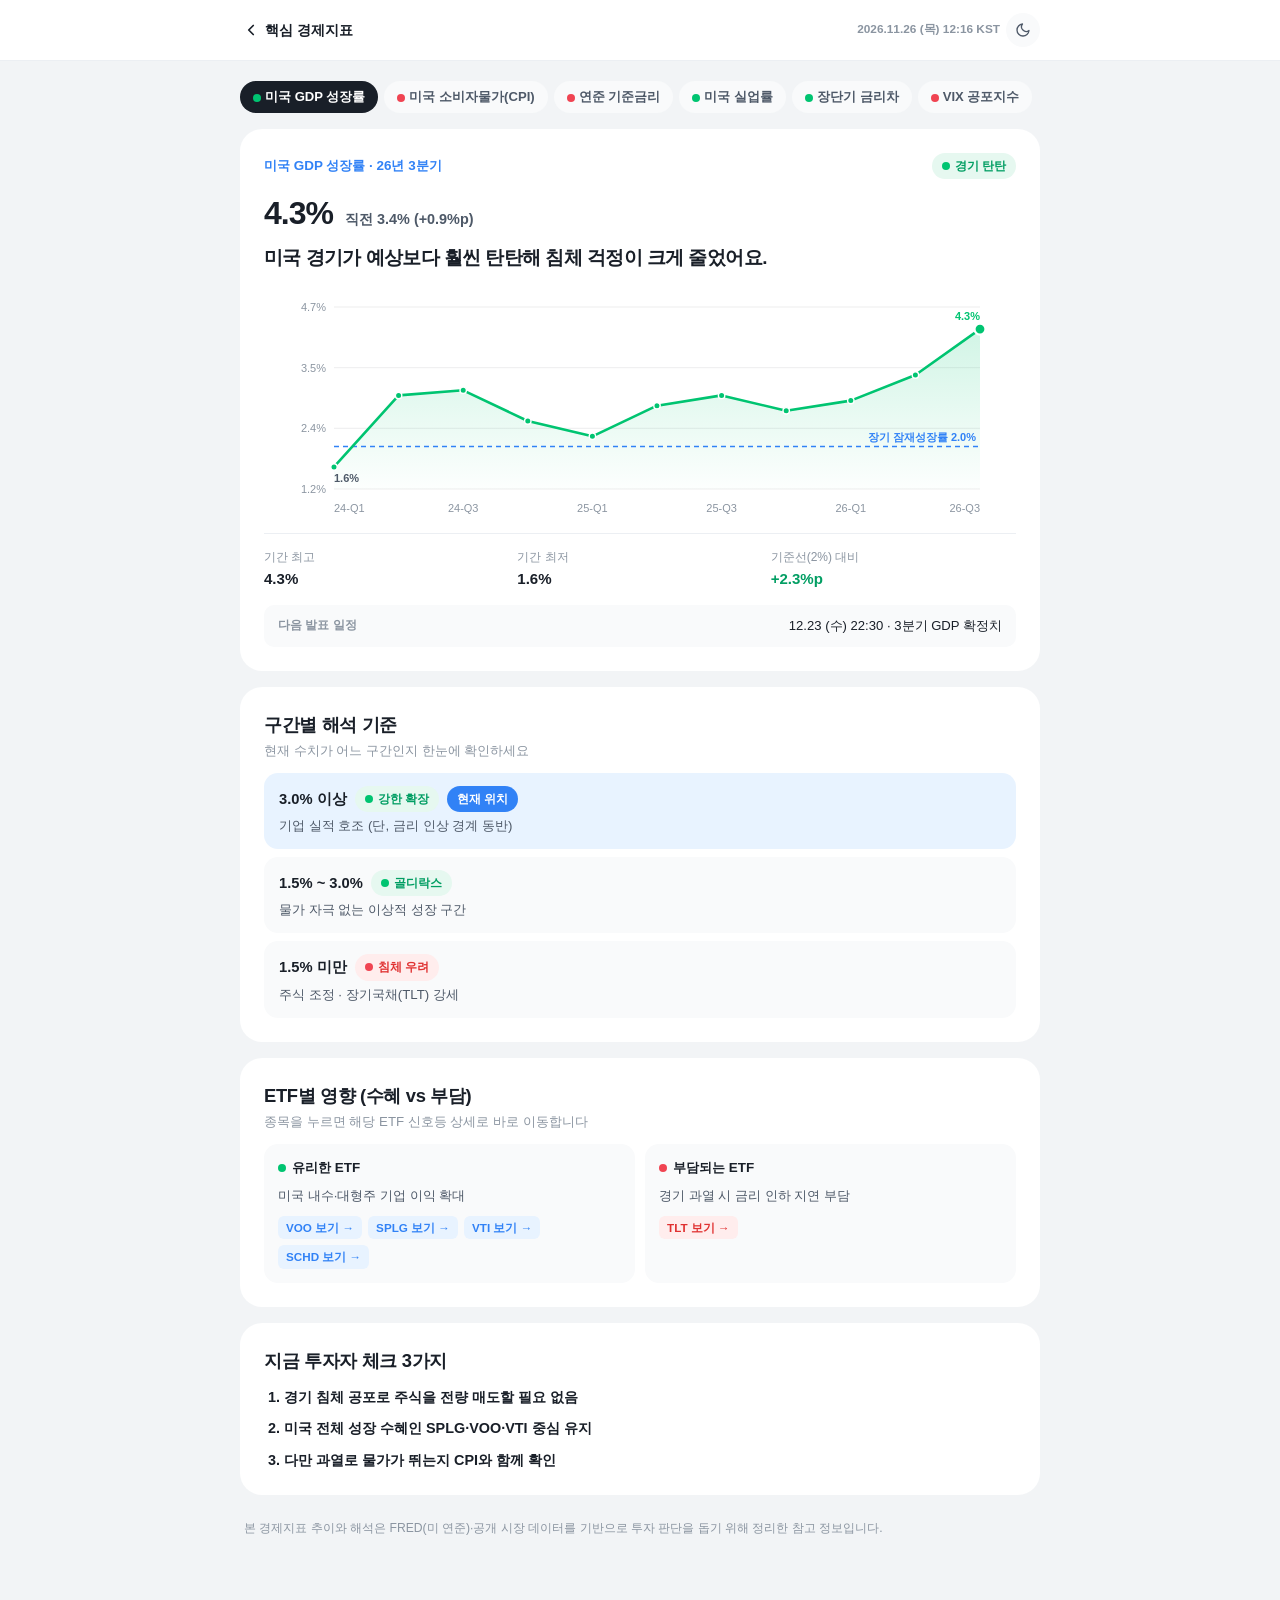
==== macro.html @ 2da776a1 "Add files via upload" ====
<!DOCTYPE html>
<html lang="ko" data-theme="light">
<head>
  <meta charset="UTF-8" />
  <meta name="viewport" content="width=device-width, initial-scale=1.0, viewport-fit=cover" />
  <meta name="theme-color" content="#ffffff" />
  <title>미국 경제지표 상세 분석 — ETF 신호등</title>
  <link rel="icon" type="image/svg+xml" href="./icon.svg" />
  <link rel="stylesheet" href="./styles.css" />
</head>
<body>
  <header class="topbar">
    <div class="container topbar-inner">
      <button class="ghost-btn" id="backToMacroBtn" type="button" style="background:transparent; padding-left:2px; font-size:0.9rem; font-weight:700; color:var(--ink-1);">
        <svg width="18" height="18" viewBox="0 0 24 24" fill="none" stroke="currentColor" stroke-width="2.3" stroke-linecap="round" stroke-linejoin="round"><polyline points="15 18 9 12 15 6"/></svg>
        <span id="backBtnLabel">핵심 경제지표</span>
      </button>

      <div class="topbar-actions">
        <span class="source-tag" id="macroUpdatedLabel">불러오는 중</span>
        <button class="ghost-btn icon-only" id="themeToggle" type="button" title="라이트/다크 모드" aria-label="테마 전환">
          <svg id="themeSvg" width="16" height="16" viewBox="0 0 24 24" fill="none" stroke="currentColor" stroke-width="2" stroke-linecap="round" stroke-linejoin="round"><path d="M21 12.79A9 9 0 1 1 11.21 3 7 7 0 0 0 21 12.79z"/></svg>
        </button>
      </div>
    </div>
  </header>

  <main class="container main-wrap" style="padding-bottom:48px;">
    <!-- 6개 핵심 경제지표 빠른 전환 탭 -->
    <div class="pill-scroll" id="macroSwitcher" role="tablist" aria-label="경제지표 선택"></div>

    <!-- 선택된 지표 상세 콘텐츠 -->
    <div id="macroDetailRoot" class="fx-stack"></div>

    <footer class="footer-note">
      본 경제지표 추이와 해석은 FRED(미 연준)·공개 시장 데이터를 기반으로 투자 판단을 돕기 위해 정리한 참고 정보입니다.
    </footer>
  </main>

  <script src="./data/market-data.js"></script>
  <script src="./macro.js"></script>
</body>
</html>
---- styles.css ----
/* ==================== 토스증권 · 카카오 스타일 디자인 토큰 ==================== */
:root {
  --bg: #f2f4f6;
  --surface: #ffffff;
  --surface-sub: #f9fafb;
  --surface-hover: #f2f4f6;
  --divider: #eceff3;
  --border: #e5e8eb;

  --ink-1: #191f28;
  --ink-2: #4e5968;
  --ink-3: #8b95a1;

  --blue: #3182f6;
  --blue-bg: #e8f3ff;

  /* 한국 증권 표준 등락 색상 (상승=빨강, 하락=파랑) */
  --up: #f04452;
  --down: #3182f6;

  /* 신호등 시맨틱 색상 (차분하고 선명하게) */
  --green: #029e63;
  --green-dot: #00c471;
  --green-bg: #e6f8f0;

  --yellow: #c77700;
  --yellow-dot: #ff9f0a;
  --yellow-bg: #fff5e2;

  --red: #e03131;
  --red-dot: #f04452;
  --red-bg: #ffeded;

  --radius-lg: 22px;
  --radius-md: 14px;
  --radius-sm: 10px;
}

[data-theme="dark"] {
  --bg: #101013;
  --surface: #1b1b20;
  --surface-sub: #23232a;
  --surface-hover: #26262f;
  --divider: #292932;
  --border: #30303a;

  --ink-1: #f4f5f7;
  --ink-2: #b0b8c1;
  --ink-3: #7a838e;

  --blue: #4c96ff;
  --blue-bg: rgba(76, 150, 255, 0.16);

  --up: #ff5c68;
  --down: #5ca2ff;

  --green: #22d38a;
  --green-dot: #22d38a;
  --green-bg: rgba(34, 211, 138, 0.14);

  --yellow: #ffb340;
  --yellow-dot: #ffb340;
  --yellow-bg: rgba(255, 179, 64, 0.14);

  --red: #ff6b6b;
  --red-dot: #ff6b6b;
  --red-bg: rgba(255, 107, 107, 0.15);
}

/* ==================== 기본 리셋 ==================== */
*, *::before, *::after {
  box-sizing: border-box;
}

html, body {
  margin: 0;
  padding: 0;
  background: var(--bg);
  color: var(--ink-1);
  font-family: 'Pretendard', -apple-system, BlinkMacSystemFont, 'Apple SD Gothic Neo', 'Malgun Gothic', 'Segoe UI', sans-serif;
  line-height: 1.5;
  -webkit-font-smoothing: antialiased;
  overflow-x: hidden;
}

button, input, select {
  font-family: inherit;
  color: inherit;
}

a {
  color: var(--blue);
  text-decoration: none;
}

.num {
  font-variant-numeric: tabular-nums;
}

.container {
  max-width: 840px;
  margin: 0 auto;
  padding: 0 20px;
}

/* ==================== 상단 헤더 ==================== */
.topbar {
  position: sticky;
  top: 0;
  z-index: 40;
  background: var(--surface);
  border-bottom: 1px solid var(--divider);
}

.topbar-inner {
  height: 60px;
  display: flex;
  align-items: center;
  justify-content: space-between;
  gap: 12px;
}

.brand {
  border: none;
  background: transparent;
  padding: 0;
  display: inline-flex;
  align-items: center;
  gap: 10px;
  cursor: pointer;
  text-align: left;
}

.brand-dot-group {
  display: inline-flex;
  align-items: center;
  gap: 3px;
  padding: 6px 8px;
  border-radius: 999px;
  background: var(--surface-sub);
  border: 1px solid var(--border);
}

.bdot {
  width: 7px;
  height: 7px;
  border-radius: 50%;
  display: inline-block;
}
.bdot.red { background: var(--red-dot); opacity: 0.35; }
.bdot.yellow { background: var(--yellow-dot); opacity: 0.4; }
.bdot.green { background: var(--green-dot); }

.brand-text {
  display: flex;
  flex-direction: column;
}

.brand-text strong {
  font-size: 1rem;
  font-weight: 800;
  letter-spacing: -0.02em;
  line-height: 1.2;
}

.brand-text small {
  font-size: 0.72rem;
  color: var(--ink-3);
  font-weight: 500;
}

/* 데스크톱 언더라인 탭 (토스 스타일) */
.desktop-nav {
  display: flex;
  align-items: stretch;
  gap: 6px;
  height: 100%;
}

.nav-btn {
  border: none;
  background: transparent;
  padding: 0 14px;
  font-size: 0.92rem;
  font-weight: 600;
  color: var(--ink-3);
  cursor: pointer;
  position: relative;
  white-space: nowrap;
  transition: color 0.15s ease;
}

.nav-btn:hover {
  color: var(--ink-1);
}

.nav-btn.active {
  color: var(--ink-1);
  font-weight: 700;
}

.nav-btn.active::after {
  content: '';
  position: absolute;
  left: 10px;
  right: 10px;
  bottom: 0;
  height: 2.5px;
  border-radius: 2px;
  background: var(--ink-1);
}

.topbar-actions {
  display: flex;
  align-items: center;
  gap: 6px;
}

.ghost-btn {
  display: inline-flex;
  align-items: center;
  gap: 5px;
  height: 34px;
  padding: 0 11px;
  border-radius: 999px;
  border: none;
  background: var(--surface-sub);
  color: var(--ink-2);
  font-size: 0.82rem;
  font-weight: 600;
  cursor: pointer;
  white-space: nowrap;
  transition: background 0.15s ease;
}

.ghost-btn:hover {
  background: var(--surface-hover);
  color: var(--ink-1);
}

.ghost-btn.accent {
  background: var(--blue-bg);
  color: var(--blue);
}

.ghost-btn.icon-only {
  width: 34px;
  padding: 0;
  justify-content: center;
}

.ghost-btn.spinning .spin-icon {
  animation: spin 0.9s linear infinite;
}

@keyframes spin {
  to { transform: rotate(360deg); }
}

/* ==================== 메인 레이아웃 ==================== */
.main-wrap {
  padding-top: 20px;
  padding-bottom: 56px;
  display: flex;
  flex-direction: column;
  gap: 16px;
}

.tab-panel {
  display: none;
  flex-direction: column;
  gap: 16px;
}

.tab-panel.active {
  display: flex;
}

.surface {
  background: var(--surface);
  border-radius: var(--radius-lg);
  padding: 24px;
}

/* ==================== 공통 신호등 & 상태 배지 ==================== */
.sdot {
  display: inline-block;
  width: 8px;
  height: 8px;
  border-radius: 50%;
  flex-shrink: 0;
}
.sdot.green { background: var(--green-dot); }
.sdot.yellow { background: var(--yellow-dot); }
.sdot.red { background: var(--red-dot); }

.status-pill {
  display: inline-flex;
  align-items: center;
  gap: 5px;
  padding: 4px 10px;
  border-radius: 999px;
  font-size: 0.76rem;
  font-weight: 700;
  white-space: nowrap;
  flex-shrink: 0;
}

.status-pill.green { background: var(--green-bg); color: var(--green); }
.status-pill.yellow { background: var(--yellow-bg); color: var(--yellow); }
.status-pill.red { background: var(--red-bg); color: var(--red); }
.status-pill.neutral { background: var(--surface-sub); color: var(--ink-2); }

/* 미니멀 3구 신호등 (장식 최소화) */
.tl-mini {
  display: inline-flex;
  align-items: center;
  gap: 4px;
  padding: 5px 8px;
  border-radius: 999px;
  background: var(--surface-sub);
  border: 1px solid var(--border);
  flex-shrink: 0;
}

.tl-mini.vertical {
  flex-direction: column;
  padding: 7px 6px;
  gap: 5px;
}

.tl-mini i {
  width: 9px;
  height: 9px;
  border-radius: 50%;
  display: block;
  opacity: 0.18;
}

.tl-mini.lg i {
  width: 12px;
  height: 12px;
}

.tl-mini i.red { background: var(--red-dot); }
.tl-mini i.yellow { background: var(--yellow-dot); }
.tl-mini i.green { background: var(--green-dot); }
.tl-mini i.on { opacity: 1; }

/* ==================== TAB 1: 오늘의 결론 히어로 ==================== */
.hero-eyebrow {
  display: flex;
  align-items: center;
  justify-content: space-between;
  gap: 8px;
  margin-bottom: 10px;
}

.eyebrow-text {
  font-size: 0.84rem;
  font-weight: 700;
  color: var(--blue);
}

.source-tag {
  font-size: 0.74rem;
  font-weight: 600;
  color: var(--ink-3);
}

.hero-headline {
  margin: 0 0 20px;
  font-size: 1.42rem;
  font-weight: 800;
  letter-spacing: -0.03em;
  line-height: 1.38;
  word-break: keep-all;
}

/* 3단 논리 스트립 */
.logic-strip {
  display: grid;
  grid-template-columns: repeat(3, minmax(0, 1fr));
  background: var(--surface-sub);
  border-radius: var(--radius-md);
  overflow: hidden;
  margin-bottom: 18px;
}

.logic-cell {
  padding: 15px 16px;
  border: none;
  background: transparent;
  text-align: left;
  cursor: pointer;
  display: flex;
  flex-direction: column;
  gap: 5px;
  position: relative;
  transition: background 0.15s ease;
}

.logic-cell:not(:last-child)::after {
  content: '';
  position: absolute;
  right: 0;
  top: 16px;
  bottom: 16px;
  width: 1px;
  background: var(--divider);
}

.logic-cell:hover {
  background: var(--surface-hover);
}

.logic-top {
  display: flex;
  align-items: center;
  justify-content: space-between;
  gap: 6px;
}

.logic-label {
  font-size: 0.78rem;
  font-weight: 600;
  color: var(--ink-3);
}

.logic-val {
  font-size: 1.16rem;
  font-weight: 800;
  letter-spacing: -0.02em;
}

.logic-sub {
  font-size: 0.78rem;
  color: var(--ink-2);
}

/* 3줄 핵심 정리 */
.summary-lines {
  list-style: none;
  margin: 0;
  padding: 0;
  display: flex;
  flex-direction: column;
  gap: 8px;
}

.summary-lines li {
  display: flex;
  align-items: baseline;
  gap: 10px;
  font-size: 0.88rem;
  color: var(--ink-2);
}

.summary-tag {
  font-size: 0.75rem;
  font-weight: 700;
  color: var(--ink-1);
  background: var(--surface-sub);
  padding: 2px 8px;
  border-radius: 6px;
  flex-shrink: 0;
}

/* ==================== ETF 리스트 (토스증권 스타일) ==================== */
.list-card {
  padding-bottom: 12px;
}

.list-header {
  display: flex;
  align-items: flex-start;
  justify-content: space-between;
  gap: 12px;
  margin-bottom: 16px;
  flex-wrap: wrap;
}

.section-title {
  margin: 0;
  font-size: 1.15rem;
  font-weight: 800;
  letter-spacing: -0.02em;
}

.section-sub {
  margin: 3px 0 0;
  font-size: 0.83rem;
  color: var(--ink-3);
}

.minimal-select {
  height: 36px;
  padding: 0 12px;
  border-radius: 10px;
  border: 1px solid var(--border);
  background: var(--surface);
  font-size: 0.83rem;
  font-weight: 600;
  color: var(--ink-2);
  cursor: pointer;
}

.filter-controls {
  display: flex;
  flex-direction: column;
  gap: 12px;
  margin-bottom: 12px;
}

.search-field {
  display: flex;
  align-items: center;
  gap: 8px;
  height: 42px;
  padding: 0 14px;
  border-radius: 12px;
  background: var(--surface-sub);
  color: var(--ink-3);
}

.search-field input {
  border: none;
  background: transparent;
  outline: none;
  width: 100%;
  font-size: 0.9rem;
  color: var(--ink-1);
}

.filter-rows {
  display: flex;
  align-items: center;
  justify-content: space-between;
  gap: 10px;
  flex-wrap: wrap;
}

.pill-scroll {
  display: flex;
  align-items: center;
  gap: 6px;
  overflow-x: auto;
  scrollbar-width: none;
}
.pill-scroll::-webkit-scrollbar { display: none; }

.pill {
  white-space: nowrap;
  padding: 7px 13px;
  border-radius: 999px;
  border: none;
  background: var(--surface-sub);
  color: var(--ink-2);
  font-size: 0.82rem;
  font-weight: 600;
  cursor: pointer;
  transition: all 0.15s ease;
}

.pill:hover {
  background: var(--surface-hover);
}

.pill.active {
  background: var(--ink-1);
  color: var(--surface);
}

.signal-seg {
  display: inline-flex;
  align-items: center;
  gap: 2px;
  padding: 3px;
  border-radius: 10px;
  background: var(--surface-sub);
  flex-shrink: 0;
}

.seg-btn {
  display: inline-flex;
  align-items: center;
  gap: 5px;
  border: none;
  background: transparent;
  padding: 5px 10px;
  border-radius: 7px;
  font-size: 0.78rem;
  font-weight: 600;
  color: var(--ink-2);
  cursor: pointer;
  white-space: nowrap;
}

.seg-btn.active {
  background: var(--surface);
  color: var(--ink-1);
  box-shadow: 0 1px 3px rgba(0, 0, 0, 0.08);
}

/* 종목 리스트 행 */
.etf-list {
  display: flex;
  flex-direction: column;
}

.etf-row {
  display: grid;
  grid-template-columns: 1.5fr auto 1fr;
  align-items: center;
  gap: 14px;
  padding: 15px 10px;
  margin: 0 -10px;
  border-radius: 14px;
  cursor: pointer;
  transition: background 0.14s ease;
  position: relative;
}

.etf-row:not(:last-child)::after {
  content: '';
  position: absolute;
  left: 10px;
  right: 10px;
  bottom: 0;
  height: 1px;
  background: var(--divider);
}

.etf-row:hover {
  background: var(--surface-sub);
}

.etf-row-left {
  display: flex;
  align-items: center;
  gap: 12px;
  min-width: 0;
}

.ticker-avatar {
  width: 42px;
  height: 42px;
  border-radius: 50%;
  display: grid;
  place-items: center;
  font-size: 0.76rem;
  font-weight: 800;
  letter-spacing: -0.02em;
  flex-shrink: 0;
}

.ticker-avatar.cat-index { background: #e8f3ff; color: #1b64da; }
.ticker-avatar.cat-div { background: #e6f8f0; color: #028a56; }
.ticker-avatar.cat-tech { background: #f3ecff; color: #6d28d9; }
.ticker-avatar.cat-safe { background: #fff4e0; color: #b46900; }

[data-theme="dark"] .ticker-avatar.cat-index { background: rgba(76, 150, 255, 0.18); color: #7cb5ff; }
[data-theme="dark"] .ticker-avatar.cat-div { background: rgba(34, 211, 138, 0.16); color: #4ade80; }
[data-theme="dark"] .ticker-avatar.cat-tech { background: rgba(167, 139, 250, 0.18); color: #c4b5fd; }
[data-theme="dark"] .ticker-avatar.cat-safe { background: rgba(251, 191, 36, 0.16); color: #fcd34d; }

.etf-name-col {
  min-width: 0;
}

.etf-name-top {
  display: flex;
  align-items: center;
  gap: 6px;
}

.etf-name-top strong {
  font-size: 0.96rem;
  font-weight: 700;
  white-space: nowrap;
  overflow: hidden;
  text-overflow: ellipsis;
}

.etf-ticker-sub {
  font-size: 0.76rem;
  font-weight: 600;
  color: var(--ink-3);
}

.etf-meta-line {
  display: flex;
  align-items: center;
  gap: 6px 8px;
  flex-wrap: wrap;
  margin-top: 3px;
  font-size: 0.77rem;
  color: var(--ink-3);
}

.news-mini-stat {
  display: inline-flex;
  align-items: center;
  gap: 8px;
  font-weight: 600;
  white-space: nowrap;
}

.news-mini-stat > span {
  display: inline-flex;
  align-items: center;
  gap: 4px;
  white-space: nowrap;
}

.etf-row-mid {
  display: flex;
  align-items: center;
  gap: 8px;
}

.etf-row-right {
  text-align: right;
  display: flex;
  flex-direction: column;
  align-items: flex-end;
  gap: 2px;
}

.row-price {
  font-size: 0.98rem;
  font-weight: 700;
}

.row-delta {
  font-size: 0.8rem;
  font-weight: 600;
}
.row-delta.up { color: var(--up); }
.row-delta.down { color: var(--down); }

.row-krw {
  font-size: 0.74rem;
  color: var(--ink-3);
}

/* ==================== ETF 상세 시트 (논리정연 4단 구성) ==================== */
.modal-backdrop {
  position: fixed;
  inset: 0;
  z-index: 80;
  background: rgba(16, 20, 28, 0.45);
  backdrop-filter: blur(2px);
  display: none;
  justify-content: flex-end;
}

.modal-backdrop.open {
  display: flex;
}

.modal-backdrop.center {
  align-items: center;
  justify-content: center;
  padding: 16px;
}

.etf-sheet {
  width: 100%;
  max-width: 560px;
  height: 100%;
  background: var(--bg);
  display: flex;
  flex-direction: column;
  animation: slideLeft 0.2s ease;
}

@keyframes slideLeft {
  from { transform: translateX(28px); opacity: 0.7; }
  to { transform: translateX(0); opacity: 1; }
}

.sheet-header {
  height: 58px;
  padding: 0 20px;
  background: var(--surface);
  border-bottom: 1px solid var(--divider);
  display: flex;
  align-items: center;
  justify-content: space-between;
  gap: 10px;
  flex-shrink: 0;
}

.sheet-title-wrap {
  display: flex;
  align-items: center;
  gap: 8px;
  min-width: 0;
}

.sheet-ticker {
  font-size: 1.05rem;
  font-weight: 800;
  white-space: nowrap;
  overflow: hidden;
  text-overflow: ellipsis;
}

.sheet-cat {
  font-size: 0.74rem;
  font-weight: 700;
  padding: 3px 9px;
  border-radius: 999px;
  background: var(--surface-sub);
  color: var(--ink-2);
  white-space: nowrap;
  flex-shrink: 0;
}

.sheet-close {
  width: 34px;
  height: 34px;
  border-radius: 50%;
  border: none;
  background: var(--surface-sub);
  color: var(--ink-2);
  display: grid;
  place-items: center;
  cursor: pointer;
  flex-shrink: 0;
}

.sheet-close:hover {
  background: var(--surface-hover);
  color: var(--ink-1);
}

.sheet-body {
  flex: 1;
  overflow-y: auto;
  padding: 16px;
  display: flex;
  flex-direction: column;
  gap: 14px;
}

.sheet-card {
  background: var(--surface);
  border-radius: var(--radius-lg);
  padding: 20px;
}

/* 상세 1단계: 신호등 & 한눈에 결론 */
.verdict-top {
  display: flex;
  align-items: center;
  justify-content: space-between;
  gap: 14px;
  margin-bottom: 14px;
}

.verdict-price-row {
  display: flex;
  align-items: baseline;
  gap: 8px;
  flex-wrap: wrap;
}

.verdict-price {
  font-size: 1.65rem;
  font-weight: 800;
  letter-spacing: -0.03em;
}

.verdict-krw {
  font-size: 0.82rem;
  color: var(--ink-3);
  margin-top: 2px;
}

.verdict-banner {
  display: flex;
  align-items: center;
  gap: 12px;
  padding: 14px 16px;
  border-radius: var(--radius-md);
  margin-bottom: 16px;
}

.verdict-banner.green { background: var(--green-bg); }
.verdict-banner.yellow { background: var(--yellow-bg); }
.verdict-banner.red { background: var(--red-bg); }

.verdict-banner-title {
  font-size: 0.96rem;
  font-weight: 800;
}
.verdict-banner.green .verdict-banner-title { color: var(--green); }
.verdict-banner.yellow .verdict-banner-title { color: var(--yellow); }
.verdict-banner.red .verdict-banner-title { color: var(--red); }

.verdict-banner-sub {
  font-size: 0.84rem;
  color: var(--ink-2);
  margin-top: 2px;
  word-break: keep-all;
}

/* 왜 이 신호인가요? (3단 설명 표) */
.explain-title {
  font-size: 0.82rem;
  font-weight: 700;
  color: var(--ink-3);
  margin: 0 0 10px;
}

.explain-rows {
  display: flex;
  flex-direction: column;
}

.explain-row {
  display: flex;
  align-items: center;
  justify-content: space-between;
  gap: 10px;
  padding: 10px 0;
  border-top: 1px solid var(--divider);
  font-size: 0.86rem;
}

.explain-left {
  display: flex;
  align-items: center;
  gap: 10px;
  min-width: 0;
}

.explain-key {
  font-weight: 700;
  color: var(--ink-1);
  width: 52px;
  flex-shrink: 0;
}

.explain-fact {
  color: var(--ink-2);
}

/* 상세 2단계: 차트 & 핵심 3지표 */
.chart-header {
  display: flex;
  align-items: center;
  justify-content: space-between;
  margin-bottom: 10px;
}

.chart-stage {
  position: relative;
  width: 100%;
  height: 185px;
}

.chart-tooltip {
  position: absolute;
  pointer-events: none;
  background: var(--ink-1);
  color: var(--surface);
  padding: 6px 10px;
  border-radius: 8px;
  font-size: 0.75rem;
  white-space: nowrap;
  z-index: 6;
  display: none;
}

.kpi-trio {
  display: grid;
  grid-template-columns: repeat(3, minmax(0, 1fr));
  gap: 8px;
  margin-top: 14px;
  padding-top: 14px;
  border-top: 1px solid var(--divider);
}

.kpi-item {
  display: flex;
  flex-direction: column;
  gap: 2px;
}

.kpi-item span {
  font-size: 0.75rem;
  color: var(--ink-3);
}

.kpi-item strong {
  font-size: 0.94rem;
  font-weight: 700;
}

/* 상세 3단계: 호재 vs 악재 + 관련 기사 */
.pros-cons {
  display: grid;
  grid-template-columns: repeat(2, minmax(0, 1fr));
  gap: 10px;
  margin-bottom: 18px;
}

.pc-box {
  padding: 14px;
  border-radius: var(--radius-md);
  background: var(--surface-sub);
}

.pc-box h4 {
  margin: 0 0 8px;
  font-size: 0.84rem;
  font-weight: 800;
  display: flex;
  align-items: center;
  gap: 6px;
}

.pc-box ul {
  margin: 0;
  padding-left: 15px;
  display: flex;
  flex-direction: column;
  gap: 5px;
  font-size: 0.81rem;
  color: var(--ink-2);
}

/* 깔끔한 뉴스 피드 (카카오/토스 스타일) */
.news-feed {
  display: flex;
  flex-direction: column;
}

.news-item {
  padding: 14px 0;
  border-top: 1px solid var(--divider);
  display: flex;
  flex-direction: column;
  gap: 6px;
}

.news-item:first-child {
  border-top: none;
  padding-top: 4px;
}

.news-top {
  display: flex;
  align-items: center;
  justify-content: space-between;
  gap: 8px;
}

.news-meta {
  font-size: 0.75rem;
  color: var(--ink-3);
}

.news-title {
  margin: 0;
  font-size: 0.94rem;
  font-weight: 700;
  color: var(--ink-1);
  line-height: 1.44;
}

.news-title-link {
  color: var(--ink-1);
  text-decoration: none;
  display: inline;
  transition: color 0.14s ease;
}

.news-title-link:hover {
  color: var(--blue);
  text-decoration: underline;
  text-underline-offset: 3px;
}

.ext-arrow {
  display: inline-block;
  margin-left: 5px;
  font-size: 0.8em;
  color: var(--ink-3);
  transition: transform 0.14s ease, color 0.14s ease;
}

.news-title-link:hover .ext-arrow {
  color: var(--blue);
  transform: translate(1px, -1px);
}

.bb-badge {
  display: inline-flex;
  align-items: center;
  padding: 2px 7px;
  border-radius: 5px;
  background: var(--ink-1);
  color: var(--surface);
  font-size: 0.68rem;
  font-weight: 800;
  letter-spacing: 0.01em;
}

.news-impact {
  margin: 0;
  font-size: 0.82rem;
  color: var(--ink-2);
}

.news-bottom {
  display: flex;
  align-items: center;
  justify-content: space-between;
  gap: 8px;
  margin-top: 2px;
  flex-wrap: wrap;
}

.news-link {
  font-size: 0.78rem;
  font-weight: 600;
  color: var(--ink-3);
}

.news-link:hover {
  color: var(--blue);
}

.etf-chip {
  border: none;
  background: var(--blue-bg);
  color: var(--blue);
  font-size: 0.73rem;
  font-weight: 700;
  padding: 3px 8px;
  border-radius: 6px;
  cursor: pointer;
}

/* 접이식 수익 계산기 */
.sim-details summary {
  list-style: none;
  cursor: pointer;
  display: flex;
  align-items: center;
  justify-content: space-between;
  font-size: 0.94rem;
  font-weight: 700;
}

.sim-details summary::-webkit-details-marker {
  display: none;
}

.sim-arrow {
  color: var(--ink-3);
  font-size: 0.82rem;
  font-weight: 600;
}

.sim-body {
  margin-top: 14px;
  padding-top: 14px;
  border-top: 1px solid var(--divider);
}

.sim-inputs {
  display: grid;
  grid-template-columns: repeat(3, minmax(0, 1fr));
  gap: 8px;
  margin-bottom: 12px;
}

.sim-field label {
  display: block;
  font-size: 0.74rem;
  color: var(--ink-3);
  margin-bottom: 4px;
}

.sim-field input {
  width: 100%;
  height: 38px;
  padding: 0 10px;
  border-radius: 10px;
  border: 1px solid var(--border);
  background: var(--surface-sub);
  font-size: 0.88rem;
  font-weight: 700;
}

.sim-summary {
  padding: 14px;
  border-radius: var(--radius-md);
  background: var(--surface-sub);
  display: flex;
  align-items: center;
  justify-content: space-between;
  gap: 10px;
  flex-wrap: wrap;
}

/* ==================== TAB 2: 환전 탭 ==================== */
.fx-stack {
  display: flex;
  flex-direction: column;
  gap: 16px;
}

.fx-rate-big {
  font-size: 2rem;
  font-weight: 800;
  letter-spacing: -0.03em;
}

.range-bar {
  position: relative;
  height: 10px;
  border-radius: 999px;
  background: linear-gradient(90deg, var(--green-dot) 0%, var(--yellow-dot) 55%, var(--red-dot) 100%);
  margin: 18px 0 8px;
}

.range-thumb {
  position: absolute;
  top: 50%;
  transform: translate(-50%, -50%);
  width: 20px;
  height: 20px;
  border-radius: 50%;
  background: #ffffff;
  border: 4px solid var(--ink-1);
  box-shadow: 0 2px 6px rgba(0, 0, 0, 0.25);
}

.range-labels {
  display: flex;
  justify-content: space-between;
  font-size: 0.76rem;
  color: var(--ink-3);
}

.plan-list {
  display: flex;
  flex-direction: column;
  gap: 8px;
}

.plan-row {
  display: flex;
  align-items: center;
  justify-content: space-between;
  gap: 12px;
  padding: 13px 15px;
  border-radius: var(--radius-md);
  background: var(--surface-sub);
}

.plan-row.active {
  background: var(--blue-bg);
}

/* ==================== TAB 3: 거시경제 & 일정 ==================== */
.section-card {
  display: flex;
  flex-direction: column;
}

.macro-grid {
  display: grid;
  grid-template-columns: repeat(3, minmax(0, 1fr));
  gap: 10px;
}

.macro-tile {
  padding: 15px;
  border-radius: var(--radius-md);
  background: var(--surface-sub);
  display: flex;
  flex-direction: column;
  gap: 4px;
}

.macro-tile-head {
  display: flex;
  align-items: center;
  justify-content: space-between;
  font-size: 0.78rem;
  color: var(--ink-2);
  font-weight: 600;
}

.macro-tile-val {
  font-size: 1.28rem;
  font-weight: 800;
  letter-spacing: -0.02em;
  margin-top: 2px;
}

.macro-tile-desc {
  font-size: 0.77rem;
  color: var(--ink-2);
  margin-top: 2px;
}

.cal-list {
  display: flex;
  flex-direction: column;
}

.cal-row {
  display: flex;
  align-items: center;
  gap: 14px;
  padding: 12px 0;
  border-top: 1px solid var(--divider);
}

.cal-row:first-child {
  border-top: none;
  padding-top: 2px;
}

.cal-dday {
  width: 52px;
  text-align: center;
  padding: 6px 0;
  border-radius: 10px;
  background: var(--blue-bg);
  color: var(--blue);
  font-size: 0.8rem;
  font-weight: 800;
  flex-shrink: 0;
}

/* ==================== 휴대폰 안내 모달 ==================== */
.dialog-box {
  width: 100%;
  max-width: 440px;
  background: var(--surface);
  border-radius: var(--radius-lg);
  overflow: hidden;
  box-shadow: 0 16px 40px rgba(0, 0, 0, 0.22);
}

.dialog-body {
  padding: 20px;
  display: flex;
  flex-direction: column;
  gap: 18px;
}

.guide-step {
  display: flex;
  gap: 12px;
  align-items: flex-start;
}

.step-num {
  width: 24px;
  height: 24px;
  border-radius: 50%;
  background: var(--blue);
  color: #fff;
  font-size: 0.78rem;
  font-weight: 800;
  display: grid;
  place-items: center;
  flex-shrink: 0;
  margin-top: 2px;
}

.guide-step h3 {
  margin: 0 0 4px;
  font-size: 0.94rem;
}

.guide-step p {
  margin: 0 0 8px;
  font-size: 0.83rem;
  color: var(--ink-2);
}

.guide-step small {
  font-size: 0.77rem;
  color: var(--ink-3);
}

.copy-row {
  display: flex;
  align-items: center;
  justify-content: space-between;
  gap: 8px;
  padding: 8px 12px;
  border-radius: 10px;
  background: var(--surface-sub);
  margin-bottom: 6px;
  font-size: 0.82rem;
}

.primary-sm-btn {
  border: none;
  background: var(--blue);
  color: #fff;
  padding: 6px 12px;
  border-radius: 8px;
  font-size: 0.78rem;
  font-weight: 700;
  cursor: pointer;
  flex-shrink: 0;
}

/* ==================== 푸터 · 토스트 · 모바일 하단바 ==================== */
.footer-note {
  padding: 8px 4px 16px;
  font-size: 0.76rem;
  color: var(--ink-3);
  line-height: 1.55;
}

.mobile-bottom-nav {
  display: none;
}

.toast {
  position: fixed;
  bottom: 24px;
  left: 50%;
  transform: translateX(-50%) translateY(16px);
  background: var(--ink-1);
  color: var(--surface);
  padding: 10px 18px;
  border-radius: 999px;
  font-size: 0.84rem;
  font-weight: 600;
  opacity: 0;
  pointer-events: none;
  transition: all 0.2s ease;
  z-index: 120;
  max-width: 90vw;
  text-align: center;
}

.toast.show {
  opacity: 1;
  transform: translateX(-50%) translateY(0);
}

/* ==================== 모바일 반응형 ==================== */
@media (max-width: 720px) {
  .container {
    padding: 0 14px;
  }

  .desktop-nav,
  #mobileGuideBtn,
  .ghost-btn .btn-label {
    display: none;
  }

  .ghost-btn {
    width: 36px;
    padding: 0;
    justify-content: center;
  }

  .main-wrap {
    padding-top: 14px;
    padding-bottom: 92px;
    gap: 12px;
  }

  .surface {
    padding: 18px 16px;
    border-radius: 18px;
  }

  .hero-headline {
    font-size: 1.2rem;
    margin-bottom: 16px;
  }

  .logic-strip {
    grid-template-columns: 1fr;
  }

  .logic-cell:not(:last-child)::after {
    left: 16px;
    right: 16px;
    top: auto;
    bottom: 0;
    width: auto;
    height: 1px;
  }

  .etf-row {
    grid-template-columns: 1fr auto;
    gap: 10px;
  }

  .etf-row-mid {
    display: none;
  }

  .mobile-only-badge {
    display: inline-flex !important;
  }

  .macro-grid {
    grid-template-columns: repeat(2, minmax(0, 1fr));
  }

  .pros-cons,
  .sim-inputs {
    grid-template-columns: 1fr;
  }

  .etf-sheet {
    max-width: 100%;
    animation: slideUp 0.2s ease;
  }

  @keyframes slideUp {
    from { transform: translateY(28px); opacity: 0.7; }
    to { transform: translateY(0); opacity: 1; }
  }

  .mobile-bottom-nav {
    display: grid;
    grid-template-columns: repeat(4, 1fr);
    position: fixed;
    bottom: 0;
    left: 0;
    right: 0;
    z-index: 60;
    background: var(--surface);
    border-top: 1px solid var(--divider);
    padding: 7px 4px calc(7px + env(safe-area-inset-bottom));
  }

  .m-tab {
    border: none;
    background: transparent;
    color: var(--ink-3);
    display: flex;
    flex-direction: column;
    align-items: center;
    gap: 3px;
    font-size: 0.69rem;
    font-weight: 700;
    cursor: pointer;
  }

  .m-tab.active {
    color: var(--ink-1);
  }

  .toast {
    bottom: 82px;
  }
}

.mobile-only-badge {
  display: none;
}

/* ==================== 추가 고도화 컴포넌트 (퀵픽 · 관심★ · 실행전략 · 경제지표 새탭) ==================== */
.count-muted {
  font-size: 0.9rem;
  font-weight: 700;
  color: var(--ink-3);
  margin-left: 4px;
}

.quick-pick-grid {
  display: grid;
  grid-template-columns: repeat(3, minmax(0, 1fr));
  gap: 8px;
  margin-bottom: 16px;
}

.quick-pick-card {
  padding: 12px 13px;
  border-radius: var(--radius-md);
  background: var(--surface-sub);
  display: flex;
  flex-direction: column;
  gap: 8px;
}

.qp-head {
  display: flex;
  align-items: center;
  justify-content: space-between;
  gap: 6px;
}

.qp-title {
  display: inline-flex;
  align-items: center;
  gap: 5px;
  font-size: 0.8rem;
  font-weight: 700;
  color: var(--ink-1);
}

.qp-note {
  font-size: 0.72rem;
  color: var(--ink-3);
}

.qp-chips {
  display: flex;
  align-items: center;
  gap: 5px;
  flex-wrap: wrap;
}

.etf-chip.red-chip {
  background: var(--red-bg);
  color: var(--red);
}

.star-btn {
  border: none;
  background: transparent;
  padding: 2px;
  width: 24px;
  height: 24px;
  font-size: 1rem;
  color: var(--ink-3);
  cursor: pointer;
  flex-shrink: 0;
  display: grid;
  place-items: center;
  transition: transform 0.12s ease, color 0.12s ease;
}

.star-btn:hover {
  transform: scale(1.15);
}

.star-btn.active {
  color: #ff9f0a;
}

/* ETF 상세 의사결정 실행 스트립 */
.decision-strip {
  display: grid;
  grid-template-columns: repeat(3, minmax(0, 1fr));
  gap: 8px;
  padding: 12px;
  border-radius: var(--radius-md);
  background: var(--surface-sub);
}

.dec-cell {
  display: flex;
  flex-direction: column;
  gap: 4px;
}

.dec-cell > span {
  font-size: 0.72rem;
  color: var(--ink-3);
  font-weight: 600;
}

.dec-cell > strong {
  font-size: 0.84rem;
  font-weight: 700;
  color: var(--ink-1);
}

.risk-wrap {
  display: inline-flex;
  align-items: center;
  gap: 6px;
  font-size: 0.8rem;
}

.risk-bars {
  display: inline-flex;
  gap: 2.5px;
}

.rbar {
  width: 6px;
  height: 11px;
  border-radius: 2px;
  display: inline-block;
}

.compare-tip {
  margin-top: 10px;
  padding: 10px 13px;
  border-radius: var(--radius-sm);
  background: var(--blue-bg);
  display: flex;
  align-items: baseline;
  gap: 8px;
  font-size: 0.81rem;
  color: var(--ink-1);
}

.compare-tip strong {
  color: var(--blue);
  flex-shrink: 0;
  font-size: 0.76rem;
}

/* 클릭 가능한 경제지표 타일 */
.macro-tile.clickable {
  text-decoration: none;
  color: inherit;
  border: 1px solid transparent;
  transition: transform 0.14s ease, border-color 0.14s ease, background 0.14s ease;
}

.macro-tile.clickable:hover {
  transform: translateY(-2px);
  border-color: var(--blue);
  background: var(--surface);
}

.macro-open-hint {
  margin-top: 8px;
  font-size: 0.75rem;
  font-weight: 700;
  color: var(--blue);
}

/* macro.html 전용 요소 */
.next-release-bar {
  margin-top: 14px;
  padding: 11px 14px;
  border-radius: var(--radius-sm);
  background: var(--surface-sub);
  display: flex;
  align-items: center;
  justify-content: space-between;
  gap: 10px;
  font-size: 0.82rem;
  flex-wrap: wrap;
}

.next-release-bar strong {
  color: var(--ink-3);
  font-size: 0.78rem;
}

.action-checklist {
  margin: 0;
  padding-left: 20px;
  display: flex;
  flex-direction: column;
  gap: 10px;
  font-size: 0.9rem;
  font-weight: 600;
  color: var(--ink-1);
}

@media (max-width: 720px) {
  .quick-pick-grid,
  .decision-strip {
    grid-template-columns: 1fr;
  }
}
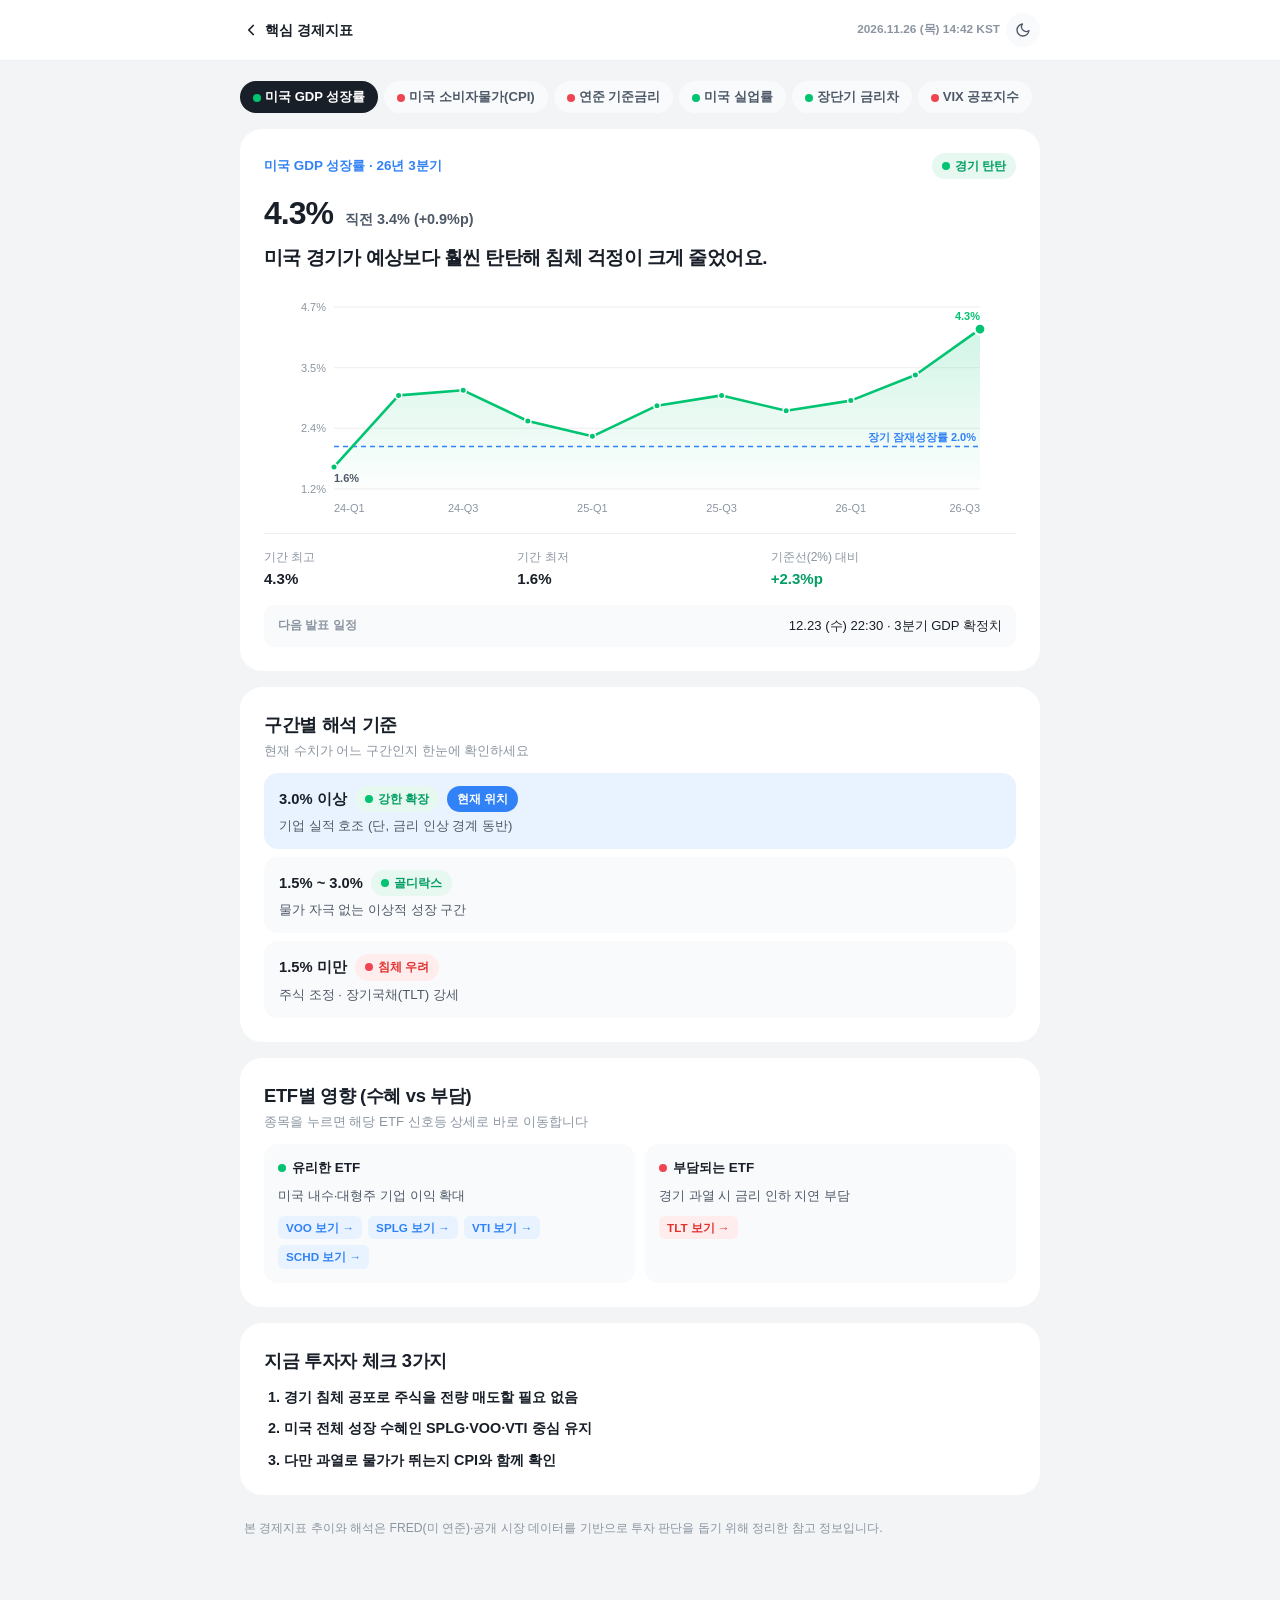
==== commit b4b34c33: "제미나이 경제" ====
--- a/macro.html
+++ b/macro.html
@@ -4,7 +4,7 @@
   <meta charset="UTF-8" />
   <meta name="viewport" content="width=device-width, initial-scale=1.0, viewport-fit=cover" />
   <meta name="theme-color" content="#ffffff" />
-  <title>미국 경제지표 상세 분석 — ETF 신호등</title>
+  <title>미국 경제지표 상세 분석 — 제미나이 경제</title>
   <link rel="icon" type="image/svg+xml" href="./icon.svg" />
   <link rel="stylesheet" href="./styles.css" />
 </head>
--- a/styles.css
+++ b/styles.css
@@ -79,6 +79,8 @@
   color: var(--ink-1);
   font-family: 'Pretendard', -apple-system, BlinkMacSystemFont, 'Apple SD Gothic Neo', 'Malgun Gothic', 'Segoe UI', sans-serif;
   line-height: 1.5;
+  word-break: keep-all;
+  overflow-wrap: break-word;
   -webkit-font-smoothing: antialiased;
   overflow-x: hidden;
 }
@@ -377,41 +379,163 @@
   word-break: keep-all;
 }
 
-/* 3단 논리 스트립 */
+/* 3단 논리 시각화 카드 그리드 */
 .logic-strip {
   display: grid;
   grid-template-columns: repeat(3, minmax(0, 1fr));
+  gap: 10px;
+  margin-bottom: 16px;
+}
+
+.logic-cell {
+  padding: 14px;
+  border: 1px solid transparent;
+  border-radius: var(--radius-md);
   background: var(--surface-sub);
-  border-radius: var(--radius-md);
-  overflow: hidden;
-  margin-bottom: 18px;
-}
-
-.logic-cell {
-  padding: 15px 16px;
-  border: none;
-  background: transparent;
   text-align: left;
   cursor: pointer;
   display: flex;
   flex-direction: column;
+  justify-content: space-between;
+  gap: 8px;
+  transition: transform 0.14s ease, border-color 0.14s ease, background 0.14s ease;
+}
+
+.logic-cell:hover {
+  transform: translateY(-2px);
+  border-color: var(--blue);
+  background: var(--surface);
+}
+
+.viz-val-row {
+  display: flex;
+  align-items: baseline;
+  justify-content: space-between;
+  gap: 6px;
+  flex-wrap: wrap;
+}
+
+.viz-delta {
+  font-size: 0.72rem;
+  font-weight: 700;
+}
+.viz-delta.good, .good { color: var(--green); }
+.viz-delta.bad, .bad { color: var(--red); }
+
+.viz-chart-box {
+  margin: 2px 0;
+}
+
+.viz-gauge-box {
+  display: flex;
+  justify-content: center;
+  margin: -2px 0 -4px;
+}
+
+.mini-viz-svg {
+  display: block;
+  overflow: visible;
+}
+
+.mini-range-wrap {
+  display: flex;
+  flex-direction: column;
+  gap: 4px;
+}
+
+.mini-range-bar {
+  position: relative;
+  height: 6px;
+  border-radius: 999px;
+  background: var(--divider);
+}
+
+.mini-range-fill {
+  height: 100%;
+  border-radius: 999px;
+  opacity: 0.45;
+}
+
+.mini-range-dot {
+  position: absolute;
+  top: 50%;
+  transform: translate(-50%, -50%);
+  width: 12px;
+  height: 12px;
+  border-radius: 50%;
+  background: var(--surface);
+  border: 3px solid var(--ink-1);
+}
+
+.mini-range-labels {
+  display: flex;
+  justify-content: space-between;
+  align-items: center;
+  font-size: 0.69rem;
+  color: var(--ink-3);
+}
+
+.mini-range-labels strong {
+  color: var(--ink-1);
+  font-weight: 700;
+}
+
+.vix-compare {
+  display: flex;
+  flex-direction: column;
   gap: 5px;
+}
+
+.vix-compare-head {
+  display: flex;
+  justify-content: space-between;
+  font-size: 0.72rem;
+  color: var(--ink-2);
+  font-weight: 600;
+}
+
+.ref-bar-track {
   position: relative;
-  transition: background 0.15s ease;
-}
-
-.logic-cell:not(:last-child)::after {
-  content: '';
+  height: 7px;
+  border-radius: 999px;
+  background: var(--divider);
+  overflow: visible;
+  flex: 1;
+}
+
+.ref-bar-fill {
+  height: 100%;
+  border-radius: 999px;
+}
+
+.ref-bar-tick {
   position: absolute;
-  right: 0;
-  top: 16px;
-  bottom: 16px;
-  width: 1px;
-  background: var(--divider);
-}
-
-.logic-cell:hover {
-  background: var(--surface-hover);
+  top: -2px;
+  bottom: -2px;
+  width: 2px;
+  background: var(--blue);
+  border-radius: 2px;
+}
+
+.dual-bars {
+  display: flex;
+  flex-direction: column;
+  gap: 6px;
+}
+
+.dual-bar-row {
+  display: grid;
+  grid-template-columns: 62px 1fr 28px;
+  align-items: center;
+  gap: 6px;
+  font-size: 0.71rem;
+  color: var(--ink-2);
+}
+
+.dual-bar-row em {
+  font-style: normal;
+  font-weight: 800;
+  text-align: right;
 }
 
 .logic-top {
@@ -686,6 +810,8 @@
   font-size: 0.76rem;
   font-weight: 600;
   color: var(--ink-3);
+  white-space: nowrap;
+  flex-shrink: 0;
 }
 
 .etf-meta-line {
@@ -940,7 +1066,8 @@
 .explain-key {
   font-weight: 700;
   color: var(--ink-1);
-  width: 52px;
+  width: 66px;
+  white-space: nowrap;
   flex-shrink: 0;
 }
 
@@ -953,6 +1080,8 @@
   display: flex;
   align-items: center;
   justify-content: space-between;
+  gap: 8px;
+  flex-wrap: wrap;
   margin-bottom: 10px;
 }
 
@@ -1165,6 +1294,8 @@
   color: var(--ink-3);
   font-size: 0.82rem;
   font-weight: 600;
+  white-space: nowrap;
+  flex-shrink: 0;
 }
 
 .sim-body {
@@ -1462,13 +1593,13 @@
   }
 
   .desktop-nav,
-  #mobileGuideBtn,
-  .ghost-btn .btn-label {
+  .topbar-actions .ghost-btn .btn-label {
     display: none;
   }
 
-  .ghost-btn {
+  .topbar-actions .ghost-btn {
     width: 36px;
+    height: 36px;
     padding: 0;
     justify-content: center;
   }
@@ -1491,15 +1622,6 @@
 
   .logic-strip {
     grid-template-columns: 1fr;
-  }
-
-  .logic-cell:not(:last-child)::after {
-    left: 16px;
-    right: 16px;
-    top: auto;
-    bottom: 0;
-    width: auto;
-    height: 1px;
   }
 
   .etf-row {
@@ -1737,6 +1859,7 @@
   font-size: 0.75rem;
   font-weight: 700;
   color: var(--blue);
+  white-space: nowrap;
 }
 
 /* macro.html 전용 요소 */
@@ -1769,9 +1892,563 @@
   color: var(--ink-1);
 }
 
+/* 인앱 국제 정황 30초 브리핑 & 기사 3포인트 요약 아코디언 */
+.global-brief-box {
+  padding: 15px 16px;
+  border-radius: var(--radius-md);
+  background: var(--surface-sub);
+  margin-bottom: 14px;
+}
+
+.gb-title {
+  font-size: 0.8rem;
+  font-weight: 800;
+  color: var(--blue);
+  margin-bottom: 10px;
+}
+
+.gb-list {
+  list-style: none;
+  margin: 0;
+  padding: 0;
+  display: flex;
+  flex-direction: column;
+  gap: 8px;
+}
+
+.gb-list li {
+  display: flex;
+  align-items: baseline;
+  gap: 9px;
+  font-size: 0.85rem;
+  color: var(--ink-1);
+  line-height: 1.45;
+}
+
+.news-digest-item {
+  padding: 14px 0;
+}
+
+.news-summary-trigger {
+  list-style: none;
+  cursor: pointer;
+  display: flex;
+  flex-direction: column;
+  gap: 6px;
+}
+
+.news-summary-trigger::-webkit-details-marker {
+  display: none;
+}
+
+.news-head-row {
+  display: flex;
+  align-items: flex-start;
+  justify-content: space-between;
+  gap: 10px;
+}
+
+.news-chev {
+  color: var(--ink-3);
+  font-size: 0.9rem;
+  flex-shrink: 0;
+  margin-top: 2px;
+  transition: transform 0.16s ease, color 0.16s ease;
+}
+
+.news-digest-item[open] .news-chev {
+  transform: rotate(180deg);
+  color: var(--blue);
+}
+
+.news-summary-trigger:hover .news-title {
+  color: var(--blue);
+}
+
+.digest-panel {
+  margin-top: 12px;
+  padding: 13px 14px;
+  border-radius: var(--radius-md);
+  background: var(--surface-sub);
+  display: flex;
+  flex-direction: column;
+  gap: 8px;
+}
+
+.digest-row {
+  display: grid;
+  grid-template-columns: 38px 1fr;
+  gap: 10px;
+  font-size: 0.83rem;
+  line-height: 1.5;
+  color: var(--ink-2);
+}
+
+.digest-row strong {
+  color: var(--ink-1);
+  font-weight: 800;
+  font-size: 0.78rem;
+  padding-top: 1px;
+}
+
+.digest-etfs {
+  display: flex;
+  align-items: center;
+  gap: 6px;
+  flex-wrap: wrap;
+  margin-top: 4px;
+  padding-top: 8px;
+  border-top: 1px solid var(--divider);
+}
+
+/* ==================== 매력 가격구간 · 글로벌 스토리 · 전쟁/지정학 · 내 투자 ==================== */
+.price-zone-card {
+  padding: 14px;
+  border-radius: var(--radius-md);
+  background: var(--surface-sub);
+  margin-bottom: 12px;
+}
+
+.pz-head {
+  display: flex;
+  align-items: center;
+  justify-content: space-between;
+  gap: 8px;
+  font-size: 0.85rem;
+  margin-bottom: 10px;
+}
+
+.pz-bar-wrap {
+  position: relative;
+  padding: 6px 0;
+  margin-bottom: 10px;
+}
+
+.pz-bar {
+  display: flex;
+  height: 9px;
+  border-radius: 999px;
+  overflow: hidden;
+  gap: 2px;
+}
+
+.pz-seg.green { background: var(--green-dot); }
+.pz-seg.yellow { background: var(--yellow-dot); }
+.pz-seg.red { background: var(--red-dot); }
+
+.pz-pin {
+  position: absolute;
+  top: 50%;
+  transform: translate(-50%, -50%);
+  width: 16px;
+  height: 16px;
+  border-radius: 50%;
+  background: #ffffff;
+  border: 3.5px solid var(--ink-1);
+  box-shadow: 0 1px 5px rgba(0, 0, 0, 0.3);
+}
+
+.pz-grid {
+  display: grid;
+  grid-template-columns: repeat(3, minmax(0, 1fr));
+  gap: 6px;
+}
+
+.pz-box {
+  padding: 8px 9px;
+  border-radius: 9px;
+  background: var(--surface);
+  display: flex;
+  flex-direction: column;
+  gap: 2px;
+}
+
+.pz-box span {
+  font-size: 0.71rem;
+  font-weight: 700;
+}
+.pz-box.green span { color: var(--green); }
+.pz-box.yellow span { color: var(--yellow); }
+.pz-box.red span { color: var(--red); }
+
+.pz-box strong {
+  font-size: 0.78rem;
+  font-weight: 800;
+}
+
+.pz-note {
+  margin-top: 8px;
+  font-size: 0.77rem;
+  color: var(--ink-2);
+}
+
+/* 글로벌 4단계 스토리 흐름 */
+.story-flow {
+  display: flex;
+  flex-direction: column;
+}
+
+.story-step {
+  display: grid;
+  grid-template-columns: 32px 1fr;
+  gap: 12px;
+  position: relative;
+  padding-bottom: 16px;
+}
+
+.story-step:last-child {
+  padding-bottom: 0;
+}
+
+.story-step:not(:last-child) .story-rail::after {
+  content: '';
+  position: absolute;
+  left: 15px;
+  top: 28px;
+  bottom: 0;
+  width: 2px;
+  background: var(--divider);
+}
+
+.story-num {
+  width: 30px;
+  height: 30px;
+  border-radius: 50%;
+  display: grid;
+  place-items: center;
+  font-size: 0.8rem;
+  font-weight: 800;
+  position: relative;
+  z-index: 1;
+}
+
+.story-num.green { background: var(--green-bg); color: var(--green); }
+.story-num.yellow { background: var(--yellow-bg); color: var(--yellow); }
+.story-num.red { background: var(--red-bg); color: var(--red); }
+
+.story-stage {
+  font-size: 0.74rem;
+  font-weight: 700;
+  color: var(--ink-3);
+}
+
+.story-title {
+  display: block;
+  font-size: 0.94rem;
+  font-weight: 800;
+  margin: 2px 0 3px;
+}
+
+.story-desc {
+  margin: 0;
+  font-size: 0.83rem;
+  color: var(--ink-2);
+}
+
+/* 전쟁 · 지정학 카드 */
+.geo-grid {
+  display: grid;
+  grid-template-columns: repeat(2, minmax(0, 1fr));
+  gap: 10px;
+}
+
+.geo-card {
+  padding: 15px;
+  border-radius: var(--radius-md);
+  background: var(--surface-sub);
+  display: flex;
+  flex-direction: column;
+  gap: 8px;
+}
+
+.geo-head {
+  display: flex;
+  align-items: center;
+  justify-content: space-between;
+  gap: 8px;
+}
+
+.geo-head strong {
+  font-size: 0.9rem;
+  font-weight: 800;
+}
+
+.geo-line {
+  display: grid;
+  grid-template-columns: 34px 1fr;
+  gap: 8px;
+  font-size: 0.8rem;
+  line-height: 1.45;
+}
+
+.geo-line span {
+  font-weight: 800;
+  color: var(--ink-3);
+  font-size: 0.74rem;
+}
+
+.geo-line p {
+  margin: 0;
+  color: var(--ink-2);
+}
+
+.geo-etfs {
+  display: flex;
+  align-items: center;
+  justify-content: space-between;
+  gap: 8px;
+  flex-wrap: wrap;
+  padding-top: 6px;
+  border-top: 1px solid var(--divider);
+}
+
+.geo-etf-group {
+  display: flex;
+  align-items: center;
+  gap: 5px;
+  flex-wrap: wrap;
+}
+
+.geo-etf-group small {
+  font-size: 0.72rem;
+  font-weight: 700;
+  color: var(--ink-3);
+}
+
+/* 내 투자 탭 & 일지 */
+.portfolio-top-bar {
+  display: flex;
+  align-items: center;
+  justify-content: space-between;
+  gap: 10px;
+  flex-wrap: wrap;
+}
+
+.portfolio-tools {
+  display: flex;
+  align-items: center;
+  gap: 6px;
+  flex-wrap: wrap;
+}
+
+.privacy-chip {
+  font-size: 0.73rem;
+  font-weight: 700;
+  color: var(--green);
+  background: var(--green-bg);
+  padding: 4px 9px;
+  border-radius: 999px;
+}
+
+.alloc-bar {
+  display: flex;
+  height: 12px;
+  border-radius: 999px;
+  overflow: hidden;
+  background: var(--surface-sub);
+  gap: 2px;
+  margin-bottom: 10px;
+}
+
+.alloc-legend {
+  display: flex;
+  align-items: center;
+  gap: 12px;
+  flex-wrap: wrap;
+  font-size: 0.78rem;
+  color: var(--ink-2);
+  font-weight: 600;
+}
+
+.alloc-legend i {
+  display: inline-block;
+  width: 9px;
+  height: 9px;
+  border-radius: 3px;
+  margin-right: 5px;
+}
+
+.jf-grid {
+  display: grid;
+  grid-template-columns: repeat(3, minmax(0, 1fr));
+  gap: 10px;
+}
+
+.muted-preview {
+  font-size: 0.84rem;
+  font-weight: 700;
+  color: var(--blue);
+}
+
+.journal-list {
+  display: flex;
+  flex-direction: column;
+}
+
+.j-row {
+  display: flex;
+  align-items: center;
+  justify-content: space-between;
+  gap: 12px;
+  padding: 13px 0;
+  border-top: 1px solid var(--divider);
+}
+
+.j-row:first-child {
+  border-top: none;
+  padding-top: 2px;
+}
+
+.j-right {
+  text-align: right;
+  display: flex;
+  flex-direction: column;
+  align-items: flex-end;
+  gap: 3px;
+  flex-shrink: 0;
+}
+
+.del-btn {
+  border: none;
+  background: transparent;
+  color: var(--ink-3);
+  font-size: 0.74rem;
+  font-weight: 600;
+  cursor: pointer;
+  padding: 2px 4px;
+}
+
+.del-btn:hover {
+  color: var(--red);
+}
+
 @media (max-width: 720px) {
+  /* 한국어 단어 중간 잘림 방지 + 아이폰 입력창 자동 확대(16px 미만) 방지 */
+  h1, h2, h3, h4, p, li, .section-sub, .logic-sub, .macro-tile-desc,
+  .story-title, .story-desc, .geo-card, .digest-row, .pz-note, .compare-tip {
+    word-break: keep-all;
+    overflow-wrap: break-word;
+  }
+
+  input, select {
+    font-size: 16px !important;
+  }
+
+  /* 모바일 글자 크기 · 줄간격 · 터치 영역 최적화 */
+  .hero-headline {
+    font-size: 1.24rem;
+    line-height: 1.42;
+  }
+
+  .section-title {
+    font-size: 1.12rem;
+  }
+
+  .section-sub {
+    font-size: 0.84rem;
+    line-height: 1.48;
+  }
+
+  .summary-lines li,
+  .gb-list li,
+  .story-desc,
+  .news-impact,
+  .digest-row {
+    font-size: 0.88rem;
+    line-height: 1.56;
+  }
+
+  .news-title {
+    font-size: 0.96rem;
+    line-height: 1.46;
+  }
+
+  .mini-range-labels,
+  .vix-compare-head,
+  .dual-bar-row,
+  .viz-delta {
+    font-size: 0.77rem;
+  }
+
+  .dual-bar-row {
+    grid-template-columns: 72px 1fr 32px;
+  }
+
+  /* 360px 소형 폰에서도 ETF 이름이 잘리지 않도록 균형 조정 */
+  .etf-row {
+    padding: 14px 6px;
+    margin: 0 -6px;
+  }
+
+  .etf-row-left {
+    gap: 8px;
+  }
+
+  .ticker-avatar {
+    width: 36px;
+    height: 36px;
+    font-size: 0.7rem;
+  }
+
+  .etf-name-top strong {
+    font-size: 0.93rem;
+  }
+
+  .row-price {
+    font-size: 0.95rem;
+  }
+
+  .row-delta {
+    font-size: 0.82rem;
+  }
+
+  .row-krw {
+    font-size: 0.75rem;
+  }
+
+  .pill {
+    padding: 8px 13px;
+    font-size: 0.84rem;
+  }
+
+  .seg-btn {
+    padding: 7px 10px;
+    font-size: 0.8rem;
+  }
+
+  .m-tab {
+    font-size: 0.73rem;
+    padding: 2px 0;
+  }
+
+  /* 모바일 경제지표 상세 그래프 여백 최적화 */
+  #macroChartStage {
+    height: 195px !important;
+  }
+
+  .macro-tile {
+    padding: 13px 12px;
+  }
+
+  .macro-tile-val {
+    font-size: 1.18rem;
+  }
+
+  .macro-tile-desc {
+    font-size: 0.78rem;
+    line-height: 1.45;
+  }
+
   .quick-pick-grid,
-  .decision-strip {
+  .decision-strip,
+  .geo-grid,
+  .jf-grid,
+  .pz-grid {
     grid-template-columns: 1fr;
   }
-}
+
+  .gb-list li {
+    flex-direction: column;
+    gap: 4px;
+  }
+}
